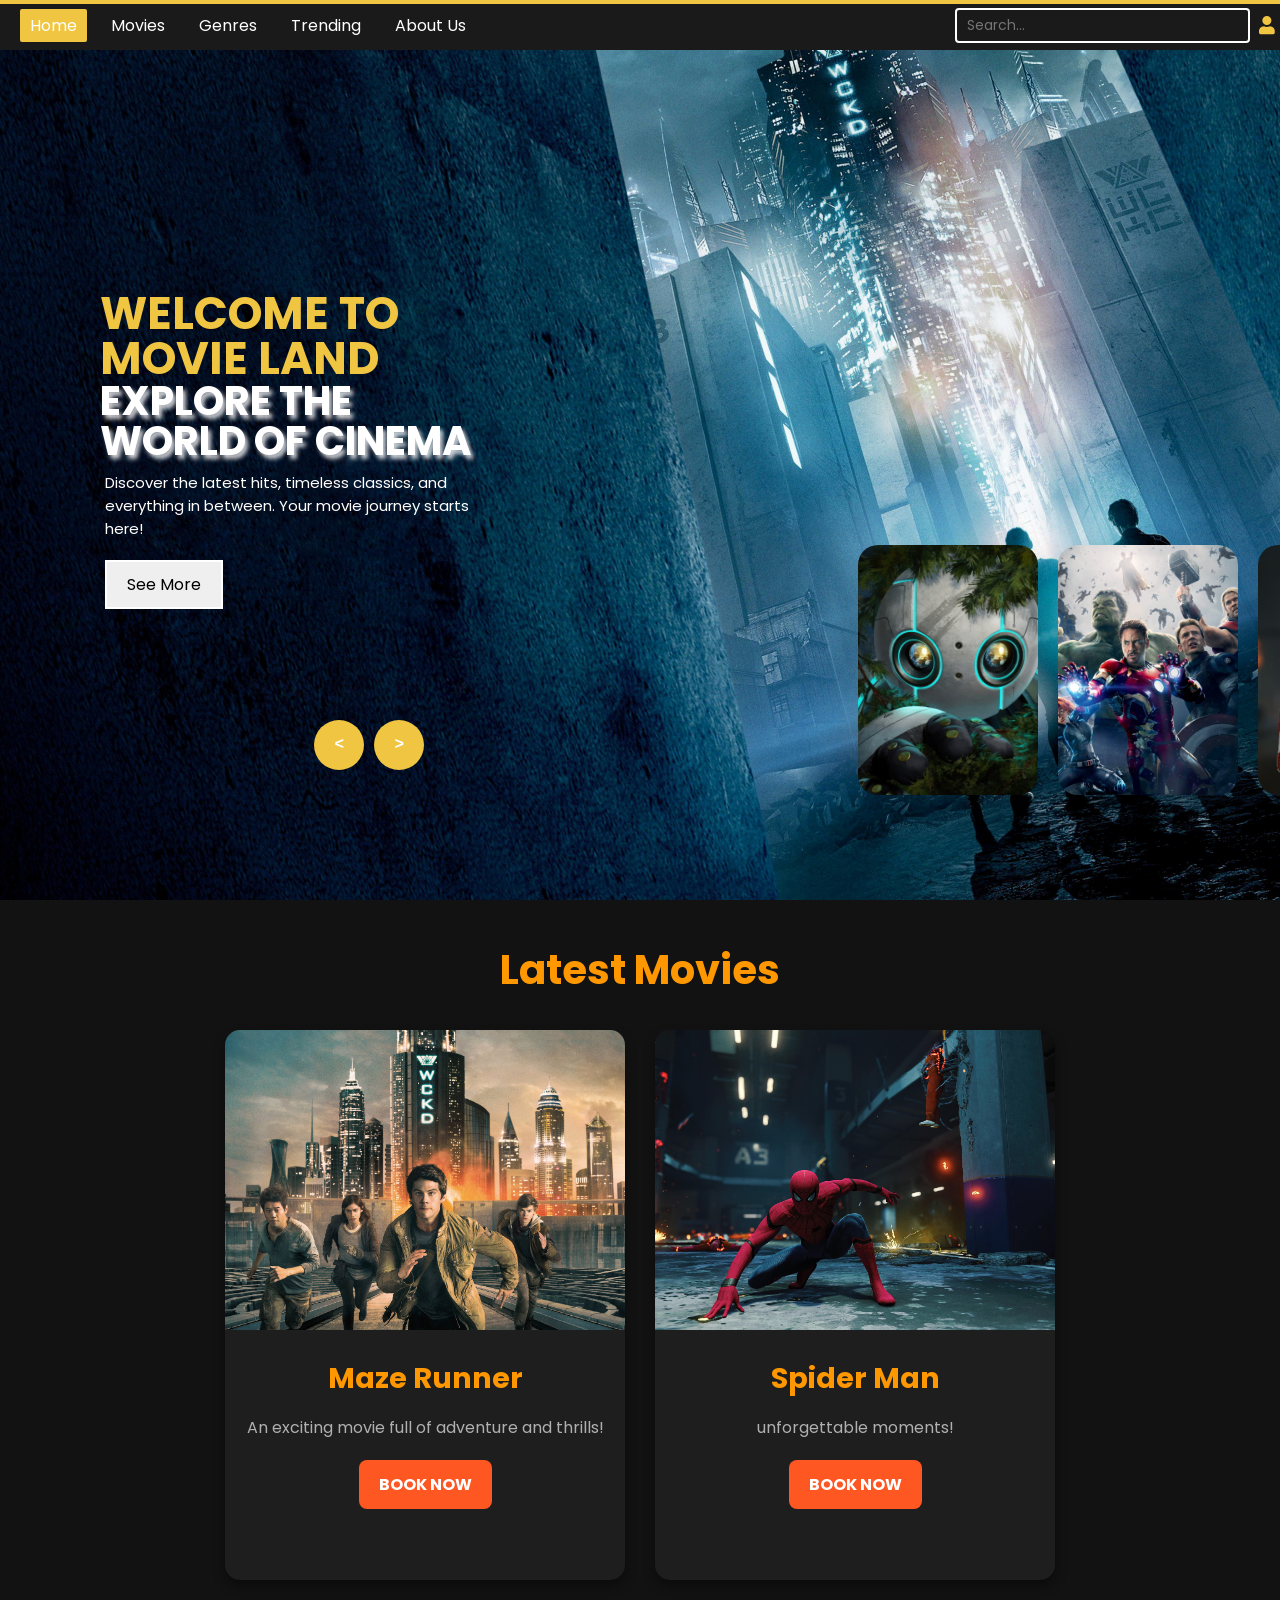
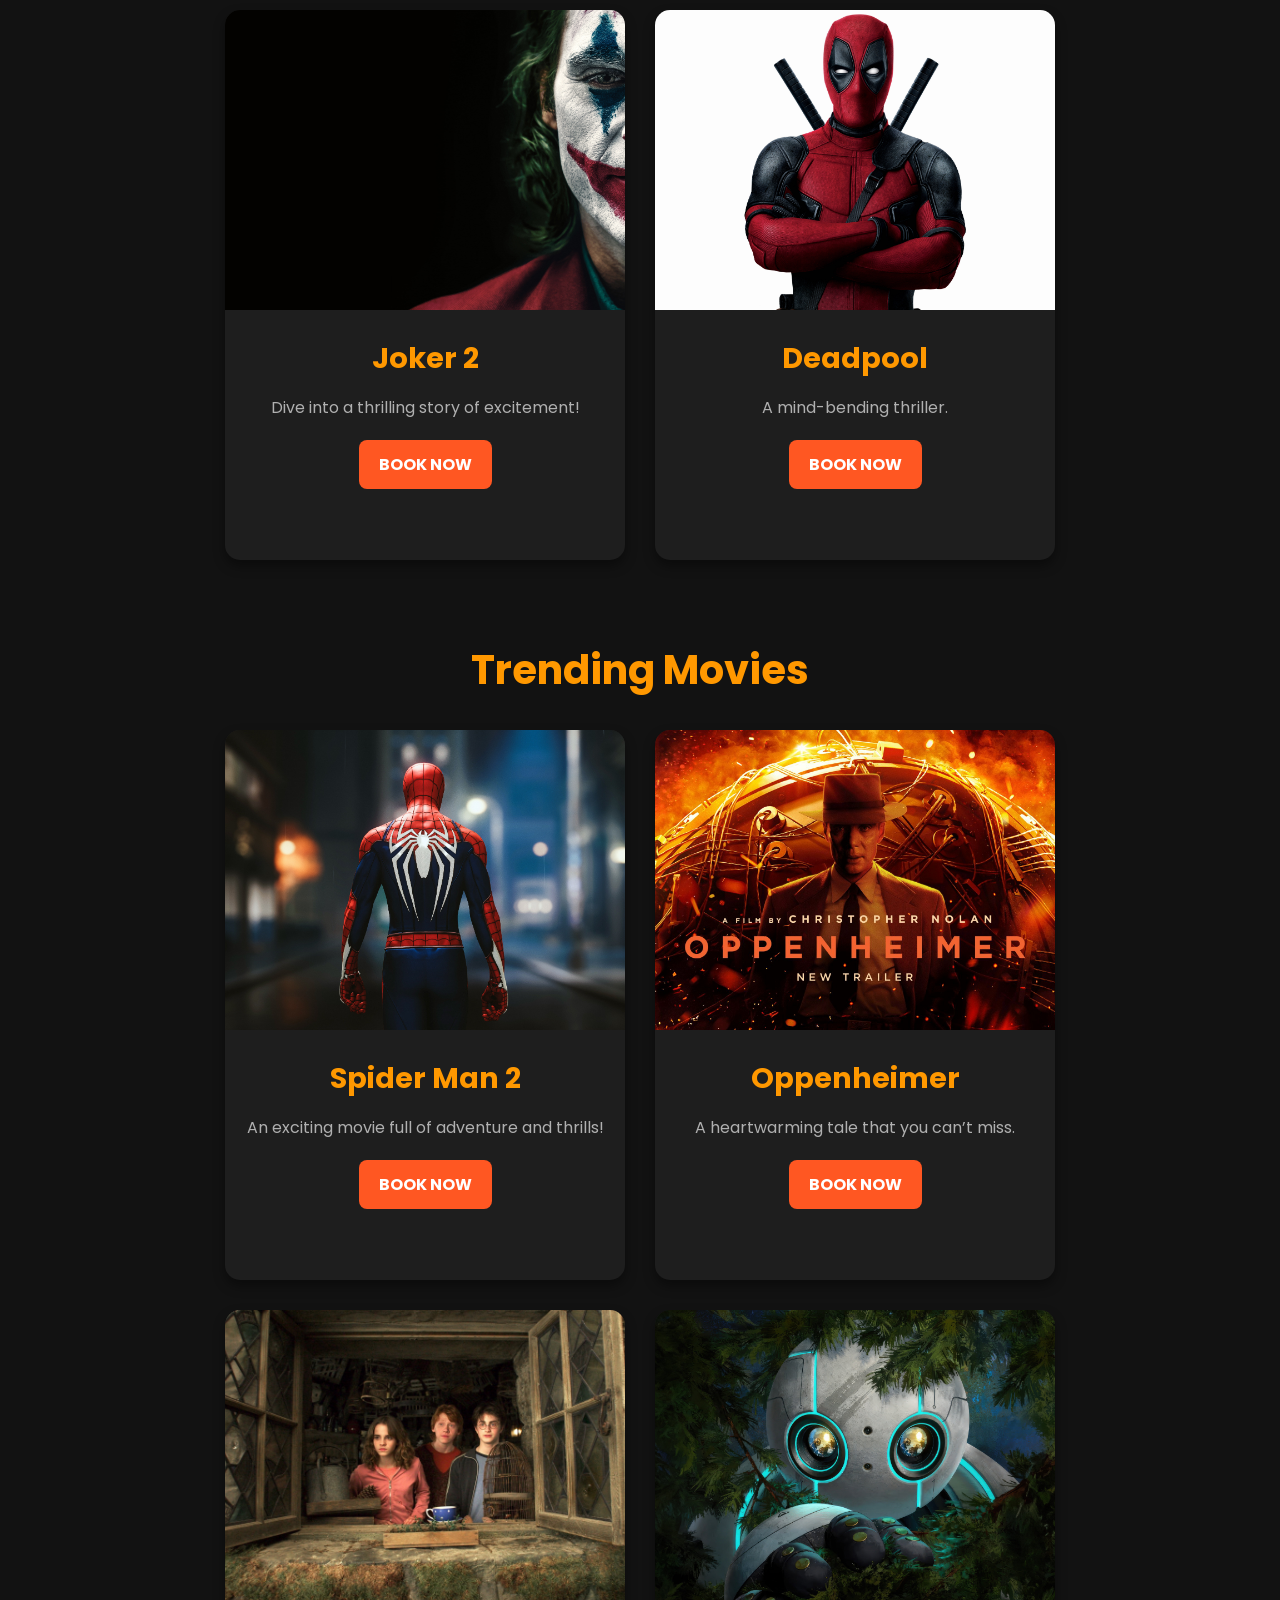
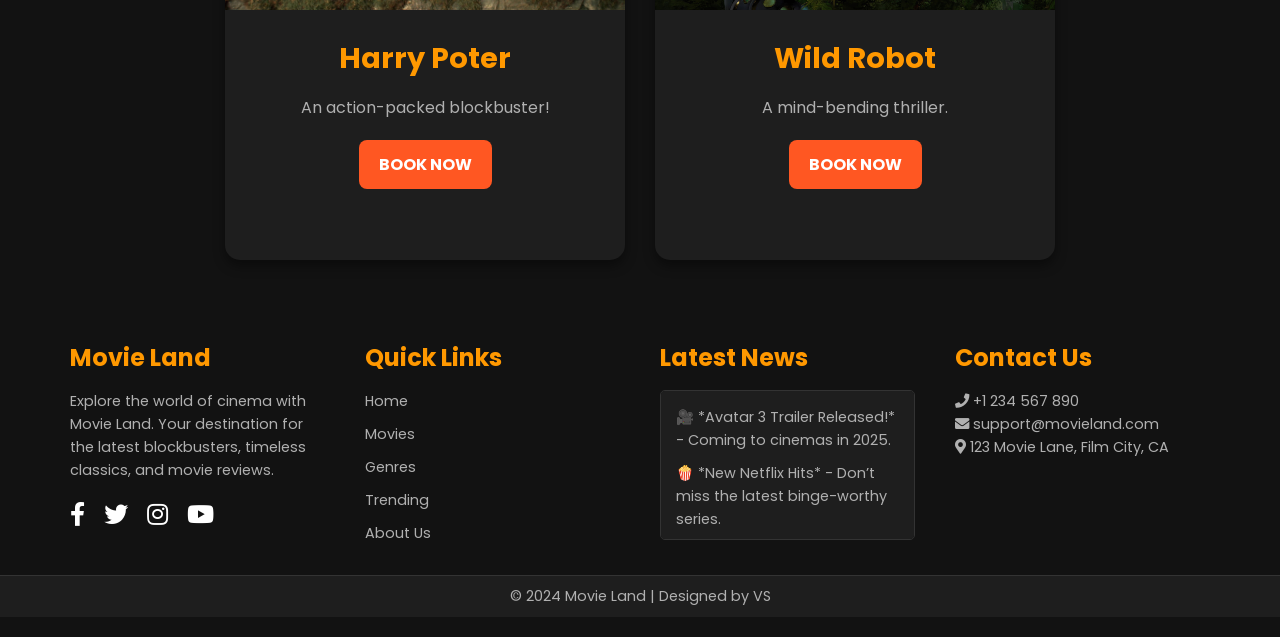
==== demo/src/main/webapp/index.html @ f3689242 "corrected home page" ====
<!DOCTYPE html>
<html lang="en">
<head>
    <meta charset="UTF-8">
    <meta name="viewport" content="width=device-width, initial-scale=1.0">
    <!-- title -->
    <title>Movie Land</title>
    <!-- external css link -->
    <link rel="stylesheet" href="style.css">
    <!-- font awesome cdn link -->
    <link href="https://cdnjs.cloudflare.com/ajax/libs/font-awesome/5.15.4/css/all.min.css" rel="stylesheet">
    <style>
        /* General Section Styling */
        .latest-movies {
            padding: 40px 20px;
            background-color: #121212;
            color: #fff;
            text-align: center;
        }
        .latest-movies h2 {
            font-size: 2.5rem;
            margin-bottom: 30px;
            color: #ff9800;
            position: relative;
            display: inline-block;
            cursor: pointer;
            transition: color 0.3s ease;
        }
        .latest-movies h2:hover {
            color: #ff5722;
        }
        .latest-movies h2::after {
            content: '';
            position: absolute;
            width: 0;
            height: 3px;
            bottom: -5px;
            left: 0;
            background-color: #ff5722;
            transition: width 0.3s ease;
        }
        .latest-movies h2:hover::after {
            width: 100%;
        }
        /* Cards Container */
        .movie-cards-container {
            display: flex;
            flex-wrap: wrap;
            gap: 30px;
            justify-content: center;
        }
        /* Individual Card Styling */
        .movie-card {
            background-color: #1e1e1e;
            border-radius: 15px;
            overflow: hidden;
            width: 400px;
            height: 550px;
            transition: transform 0.3s ease, box-shadow 0.3s ease;
            box-shadow: 0 6px 12px rgba(0, 0, 0, 0.4);
        }
        .movie-card:hover {
            transform: scale(1.05);
            box-shadow: 0 10px 20px rgba(0, 0, 0, 0.5);
        }
        .movie-card img {
            width: 100%;
            height: 300px;
            object-fit: cover;
        }
        /* Card Details */
        .movie-details {
            padding: 20px;
            text-align: center;
        }
        .movie-details h3 {
            font-size: 1.8rem;
            margin-bottom: 15px;
            color: #ff9800;
        }
        .movie-details p {
            font-size: 1rem;
            color: #b0b0b0;
            margin-bottom: 20px;
        }
        /* Book Now Button */
        .book-now-btn {
            display: inline-block;
            padding: 12px 20px;
            background-color: #ff5722;
            border: none;
            color: white;
            font-size: 1rem;
            font-weight: bold;
            text-transform: uppercase;
            border-radius: 8px;
            cursor: pointer;
            transition: background-color 0.3s ease, transform 0.3s ease;
        }
        .book-now-btn:hover {
            background-color: #e64a19;
            transform: translateY(-3px);
        }
        /* Responsive Design */
        @media (max-width: 992px) {
            .movie-card {
                width: 350px;
                height: 500px;
            }
        }
        @media (max-width: 768px) {
            .movie-card {
                width: 100%;
                height: auto;
            }
            .latest-movies h2 {
                font-size: 2rem;
            }
        }
        @media (max-width: 480px) {
            .movie-card img {
                height: 250px;
            }
            .movie-details h3 {
                font-size: 1.5rem;
            }
            .movie-details p {
                font-size: 0.9rem;
            }
        }
        /* Footer Social Media Icons */
        .social-icons {
            margin-top: 15px;
        }
        .social-icons a {
            color: #fff;
            font-size: 1.5rem;
            margin-right: 15px;
            transition: color 0.3s;
            text-decoration: none;
        }
        .social-icons a:hover {
            color: #ff9800;
        }
        /* Footer Styling */
        .footer {
            background: #121212;
            color: #fff;
            padding: 20px 0;
        }
        .footer-container {
            display: flex;
            flex-wrap: wrap;
            justify-content: space-between;
            padding: 0 50px;
        }
        .footer-section {
            flex: 1;
            margin: 20px;
            min-width: 250px;
        }
        .footer-section h2 {
            color: #ff9800;
            margin-bottom: 15px;
            font-size: 1.5rem;
        }
        .footer-section p,
        .footer-section ul {
            color: #b0b0b0;
            font-size: 0.9rem;
            line-height: 1.6;
        }
        .footer-section ul li {
            list-style: none;
            margin-bottom: 10px;
        }
        .footer-section ul li a {
            color: #b0b0b0;
            text-decoration: none;
            transition: color 0.3s;
        }
        .footer-section ul li a:hover {
            color: #ff9800;
        }
        /* Latest News Section */
        .news-alert {
            background: #1e1e1e;
            padding: 15px;
            border: 1px solid #333;
            border-radius: 5px;
            max-height: 150px; /* Controls height of the news section */
            overflow-y: auto; /* Enables scrolling for longer news lists */
        }
        .news-alert p {
            color: #b0b0b0;
            font-size: 0.9rem;
            margin-bottom: 10px;
        }
        /* Footer Bottom */
        .footer-bottom {
            text-align: center;
            padding: 10px;
            background: #1e1e1e;
            color: #b0b0b0;
            font-size: 0.9rem;
            border-top: 1px solid #333;
        }
        .search-container {
            display: flex;
            align-items: center;
            margin-left: auto; /* Push the search bar to the right */
        }
        .search-input {
            padding: 5px 10px;
            font-size: 14px;
            border: 2px solid #fff;
            border-radius: 4px;
            background-color: transparent;
            color: #fff;
            margin-right: 10px;
        }
        .search-btn {
            background-color: transparent;
            border: none;
            color: #f0c541; /* Golden color for icon */
            font-size: 18px;
            cursor: pointer;
            transition: 0.3s;
        }
        .search-btn:hover {
            color: #fff;
        }
        .login-icon {
            position: absolute;
            right: 5px; /* Adjust the position */
            font-size: 18px; /* Size of the login icon */
            color: #f0c541; /* Color of the icon */
            cursor: pointer;
        }
    </style>
</head>
<body>
    <!-- navbar -->
    <header>
        <nav>
            <a href="" class="active">Home</a>
            <a href="">Movies</a>
            <a href="">Genres</a>
            <a href="">Trending</a>
            <a href="">About Us</a>
        </nav>
        <div class="search-container">
            <input type="text" placeholder="Search..." class="search-input">

            <i class="fas fa-user login-icon"></i>
        </div>
    </header>

    <!-- carousal -->
    <div class="carousel">
        <div class="list">
            <div class="item" style="background-image: url(Assets/deadpool1.jpg);">
                <div class="content">
                    <div class="title">Welcome to Movie Land</div>
                    <div class="name">Explore the World of Cinema</div>
                    <div class="des">Discover the latest hits, timeless classics, and everything in between. Your movie journey starts here!</div>
                    <div class="btn">
                        <button>See More</button>
                    </div>
                </div>
            </div>

            <div class="item" style="background-image: url(Assets/maze_runner.jpg);">
                <div class="content">
                    <div class="title">Welcome to Movie Land</div>
                    <div class="name">Explore the World of Cinema</div>
                    <div class="des">Discover the latest hits, timeless classics, and everything in between. Your movie journey starts here!</div>
                    <div class="btn">
                        <button>See More</button>

                    </div>
                </div>
            </div>

            <div class="item" style="background-image: url(Assets/wildrobot.jpg);">
                <div class="content">
                    <div class="title">Welcome to Movie Land</div>
                    <div class="name">Explore the World of Cinema</div>
                    <div class="des">Discover the latest hits, timeless classics, and everything in between. Your movie journey starts here!</div>
                    <div class="btn">
                        <button>See More</button>

                    </div>
                </div>
            </div>

            <div class="item" style="background-image: url(Assets/image11.jpg);">
                <div class="content">
                    <div class="title">Welcome to Movie Land</div>
                    <div class="name">Explore the World of Cinema</div>
                    <div class="des">Discover the latest hits, timeless classics, and everything in between. Your movie journey starts here!</div>
                    <div class="btn">
                        <button>See More</button>

                    </div>
                </div>
            </div>

            <div class="item" style="background-image: url(Assets/spider.jpg);">
                <div class="content">
                    <div class="title">Welcome to Movie Land</div>
                    <div class="name">Explore the World of Cinema</div>
                    <div class="des">Discover the latest hits, timeless classics, and everything in between. Your movie journey starts here!</div>
                    <div class="btn">
                        <button>See More</button>

                    </div>
                </div>
            </div>

        </div>

        <!--next prev button-->
        <div class="arrows">
            <button class="prev"><</button>
            <button class="next">></button>
        </div>

        <!-- time running -->
        <div class="timeRunning"></div>
    </div>

    <!-- latest movies -->
    <section class="latest-movies">
        <h2>Latest Movies</h2>
        <div class="movie-cards-container">
            <!-- Card 1 -->
            <div class="movie-card">
                <img src="Assets/image1.jpg" alt="Movie 1">
                <div class="movie-details">
                    <h3>Maze Runner</h3>
                    <p>An exciting movie full of adventure and thrills!</p>
                    <button class="book-now-btn">Book Now</button>
                </div>
            </div>

            <!-- Card 2 -->
            <div class="movie-card">
                <img src="Assets/image2.jpg" alt="Movie 2">
                <div class="movie-details">
                    <h3>Spider Man</h3>
                    <p>unforgettable moments!</p>
                    <button class="book-now-btn">Book Now</button>
                </div>
            </div>

            <!-- Card 3 -->
            <div class="movie-card">
                <img src="Assets/image3.jpg" alt="Movie 3">
                <div class="movie-details">
                    <h3>Joker 2</h3>
                    <p>Dive into a thrilling story of excitement!</p>
                    <button class="book-now-btn">Book Now</button>
                </div>
            </div>

            <!-- Card 4 -->
            <div class="movie-card">
                <img src="Assets/image4.jpg" alt="Movie 4">
                <div class="movie-details">
                    <h3>Deadpool</h3>
                    <p>A mind-bending thriller.</p>
                    <button class="book-now-btn">Book Now</button>
                </div>
            </div>
        </div>
    </section>

    <!-- trending movies -->
    <section class="latest-movies">
        <h2>Trending Movies</h2>
        <div class="movie-cards-container">
            <!-- Card 1 -->
            <div class="movie-card">
                <img src="Assets/spider.jpg" alt="Movie 1">
                <div class="movie-details">
                    <h3>Spider Man 2</h3>
                    <p>An exciting movie full of adventure and thrills!</p>
                    <button class="book-now-btn">Book Now</button>
                </div>
            </div>

            <!-- Card 2 -->
            <div class="movie-card">
                <img src="Assets/oppen.jpeg" alt="Movie 2">
                <div class="movie-details">
                    <h3>Oppenheimer</h3>
                    <p>A heartwarming tale that you can’t miss.</p>
                    <button class="book-now-btn">Book Now</button>
                </div>
            </div>

            <!-- Card 3 -->
            <div class="movie-card">
                <img src="Assets/harry.jpg" alt="Movie 3">
                <div class="movie-details">
                    <h3>Harry Poter</h3>
                    <p>An action-packed blockbuster!</p>
                    <button class="book-now-btn">Book Now</button>
                </div>
            </div>

            <!-- Card 4 -->
            <div class="movie-card">
                <img src="Assets/wildrobot.jpg" alt="Movie 4">
                <div class="movie-details">
                    <h3>Wild Robot</h3>
                    <p>A mind-bending thriller.</p>
                    <button class="book-now-btn">Book Now</button>
                </div>
            </div>
        </div>
    </section>

    <!-- footer -->
    <footer class="footer">
        <div class="footer-container">
            <!-- Logo and About -->
            <div class="footer-section about">
                <h2>Movie Land</h2>
                <p>
                    Explore the world of cinema with Movie Land. Your destination for the latest blockbusters, timeless classics, and movie reviews.
                </p>
                <div class="social-icons">
                    <a href="#"><i class="fab fa-facebook-f"></i></a>
                    <a href="#"><i class="fab fa-twitter"></i></a>
                    <a href="#"><i class="fab fa-instagram"></i></a>
                    <a href="#"><i class="fab fa-youtube"></i></a>
                </div>
            </div>

            <!-- Quick Links -->
            <div class="footer-section links">
                <h2>Quick Links</h2>
                <ul>
                    <li><a href="#">Home</a></li>
                    <li><a href="#">Movies</a></li>
                    <li><a href="#">Genres</a></li>
                    <li><a href="#">Trending</a></li>
                    <li><a href="#">About Us</a></li>
                </ul>
            </div>

            <!-- Latest News -->
            <div class="footer-section news">
                <h2>Latest News</h2>
                <div class="news-alert">
                    <p>🎥 *Avatar 3 Trailer Released!* - Coming to cinemas in 2025.</p>
                    <p>🍿 *New Netflix Hits* - Don’t miss the latest binge-worthy series.</p>
                    <p>🎬 *Oscars 2024 Nominations* - Check out the top contenders!</p>
                </div>
            </div>

            <!-- Contact Info -->
            <div class="footer-section contact">
                <h2>Contact Us</h2>
                <p><i class="fas fa-phone"></i> +1 234 567 890</p>
                <p><i class="fas fa-envelope"></i> support@movieland.com</p>
                <p><i class="fas fa-map-marker-alt"></i> 123 Movie Lane, Film City, CA</p>
            </div>
        </div>
        <div class="footer-bottom">
            <p>&copy; 2024 Movie Land | Designed by VS</p>
        </div>
    </footer>

<!-- carousal script -->
<script src="script.js"></script>

</body>
</html>
---- demo/src/main/webapp/style.css ----
@import url('https://fonts.googleapis.com/css2?family=Poppins:ital,wght@0,100;0,200;0,300;0,400;0,500;0,600;0,700;0,800;0,900;1,100;1,200;1,300;1,400;1,500;1,600;1,700;1,800;1,900&display=swap');

* {
    margin: 0;
    padding: 0;
    box-sizing: border-box;
    font-family: 'Poppins', sans-serif;
}

/* Header Section */

header {
    width: 100%;
    max-width: 100%;
    height: 50px;
    display: flex;
    align-items: center;
    justify-content: space-between;
    padding: 0 20px;
    background-color: #1a1a1a;
    position: relative;
    z-index: 1000;
}







header nav a {
    color: #fff; /* Golden color for navigation links */
    padding: 5px 10px;
    font-size: 16px;
    transition: 0.2s;
    text-decoration: none;
    margin-right: 10px; /* Spacing between navigation links */
}

a.active {
    background: #f0c541; /* Golden highlight for active link */
    border-radius: 2px;
}

a:hover {
    background: #f0c541; /* Golden highlight on hover */
    border-radius: 2px;
}

/* Carousel Section */

.carousel {
    width: 100vw;
    height: 100vh;
    margin-top: -50px;
    overflow: hidden;
    position: relative;
}

.carousel .list .item {
    width: 180px;
    height: 250px;
    position: absolute;
    top: 80%;
    transform: translateY(-70%);
    left: 70%;
    border-radius: 20px;
    box-shadow: 0 25px 50px rgba(0, 0, 0, 0.3);
    background-position: 50% 50%;
    background-size: cover;
    z-index: 100;
    transition: 1s;
}

.carousel .list .item:nth-child(1),
.carousel .list .item:nth-child(2) {
    top: 0;
    left: 0;
    transform: translate(0, 0);
    border-radius: 0;
    width: 100%;
    height: 100%;
}

.carousel .list .item:nth-child(3) {
    left: 67%;
}

.carousel .list .item:nth-child(4) {
    left: calc(67% + 200px);
}

.carousel .list .item:nth-child(5) {
    left: calc(67% + 400px);
}

.carousel .list .item:nth-child(6) {
    left: calc(67% + 600px);
}

.carousel .list .item:nth-child(n+7) {
    left: calc(67% + 800px);
    opacity: 0;
}

.list .item .content {
    position: absolute;
    top: 50%;
    left: 100px;
    transform: translateY(-50%);
    width: 400px;
    text-align: left;
    color: #fff;
    display: none;
}

.list .item:nth-child(2) .content {
    display: block;
}

.content .title {
    font-size: 45px;
    text-transform: uppercase;
    color: #f0c541; /* Golden color for title */
    font-weight: bold;
    line-height: 1;

    opacity: 0;
    animation: animate 1s ease-in-out 0.3s 1 forwards;
}

.content .name {
    font-size: 40px;
    text-transform: uppercase;
    font-weight: bold;
    line-height: 1;
    text-shadow: 3px 4px 4px rgba(255, 255, 255, 0.8);

    opacity: 0;
    animation: animate 1s ease-in-out 0.6s 1 forwards;
}

.content .des {
    margin-top: 10px;
    margin-bottom: 20px;
    font-size: 15px;
    margin-left: 5px;

    opacity: 0;
    animation: animate 1s ease-in-out 0.9s 1 forwards;
}

.content .btn {
    margin-left: 5px;

    opacity: 0;
    animation: animate 1s ease-in-out 1.2s 1 forwards;
}

.content .btn button {
    padding: 10px 20px;
    border: none;
    cursor: pointer;
    font-size: 16px;
    border: 2px solid #fff;
}

.content .btn button:nth-child(1) {
    margin-right: 15px;
}

.content .btn button:nth-child(2) {
    background: transparent;
    color: #f0c541; /* Golden color for buttons */
    border: 2px solid #fff;
    transition: 0.3s;
}

.content .btn button:nth-child(2):hover {
    background-color: #f0c541; /* Golden background on hover */
    color: #fff;
    border-color: #f0c541;
}

@keyframes animate {
    from {
        opacity: 0;
        transform: translate(0, 100px);
        filter: blur(33px);
    }

    to {
        opacity: 1;
        transform: translate(0);
        filter: blur(0);
    }
}

/* Next/Prev Arrows */

.arrows {
    position: absolute;
    top: 80%;
    right: 52%;
    z-index: 100;
    width: 300px;
    max-width: 30%;
    display: flex;
    gap: 10px;
    align-items: center;
}

.arrows button {
    width: 50px;
    height: 50px;
    border-radius: 50%;
    background-color: #f0c541; /* Golden color for arrows */
    color: #fff;
    border: none;
    outline: none;
    font-size: 16px;
    font-family: monospace;
    font-weight: bold;
    transition: 0.5s;
    cursor: pointer;
}

.arrows button:hover {
    background: #fff;
    color: #000;
}

/* Time Running */

.carousel .timeRunning {
    position: absolute;
    z-index: 1000;
    width: 0%;
    height: 4px;
    background-color: #f0c541; /* Golden color for time running */
    left: 0;
    top: 0;
    animation: runningTime 7s linear 1 forwards;
}



























@keyframes runningTime {
    from {
        width: 0%;
    }
    to {
        width: 100%;
    }
}

/* Responsive Design */

@media screen and (max-width: 999px) {
    header {
        padding: 0 10px;
    }

    .list .item .content {
        left: 20px;
        width: 80%;
    }
}
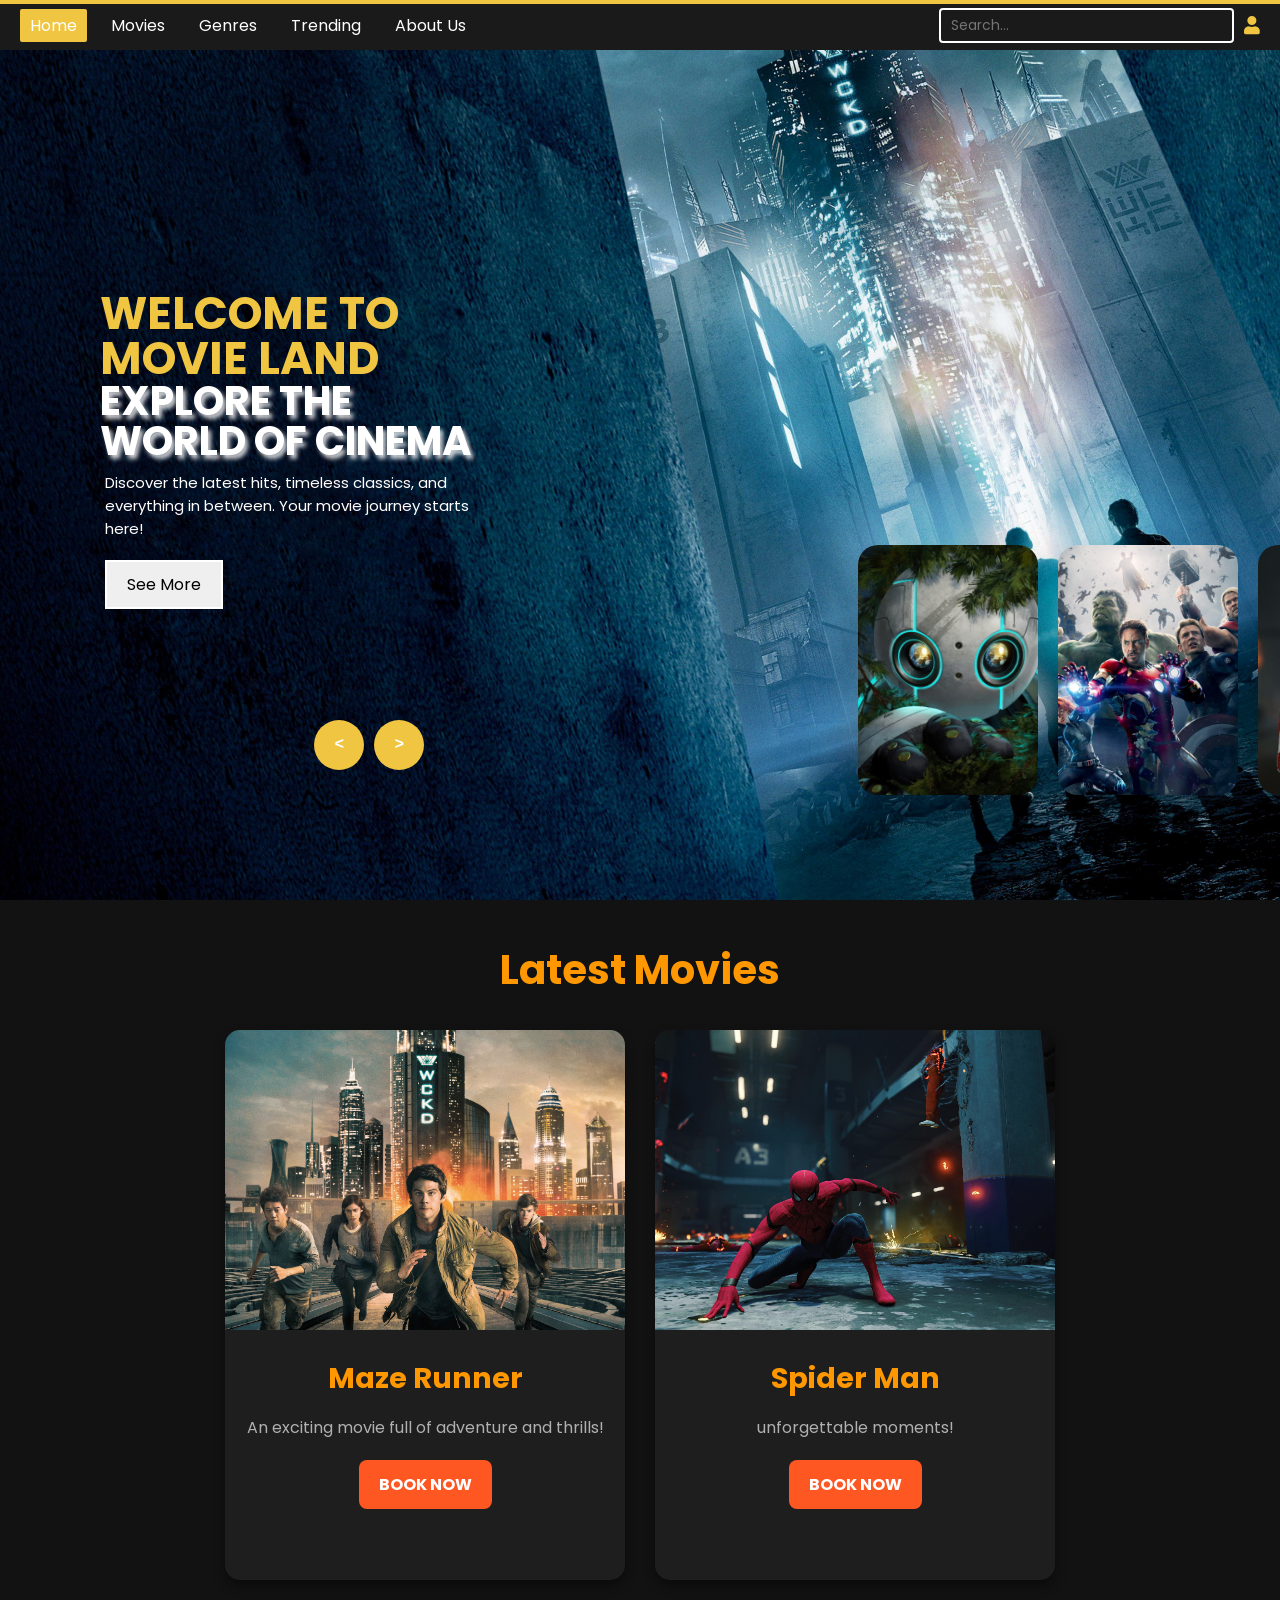
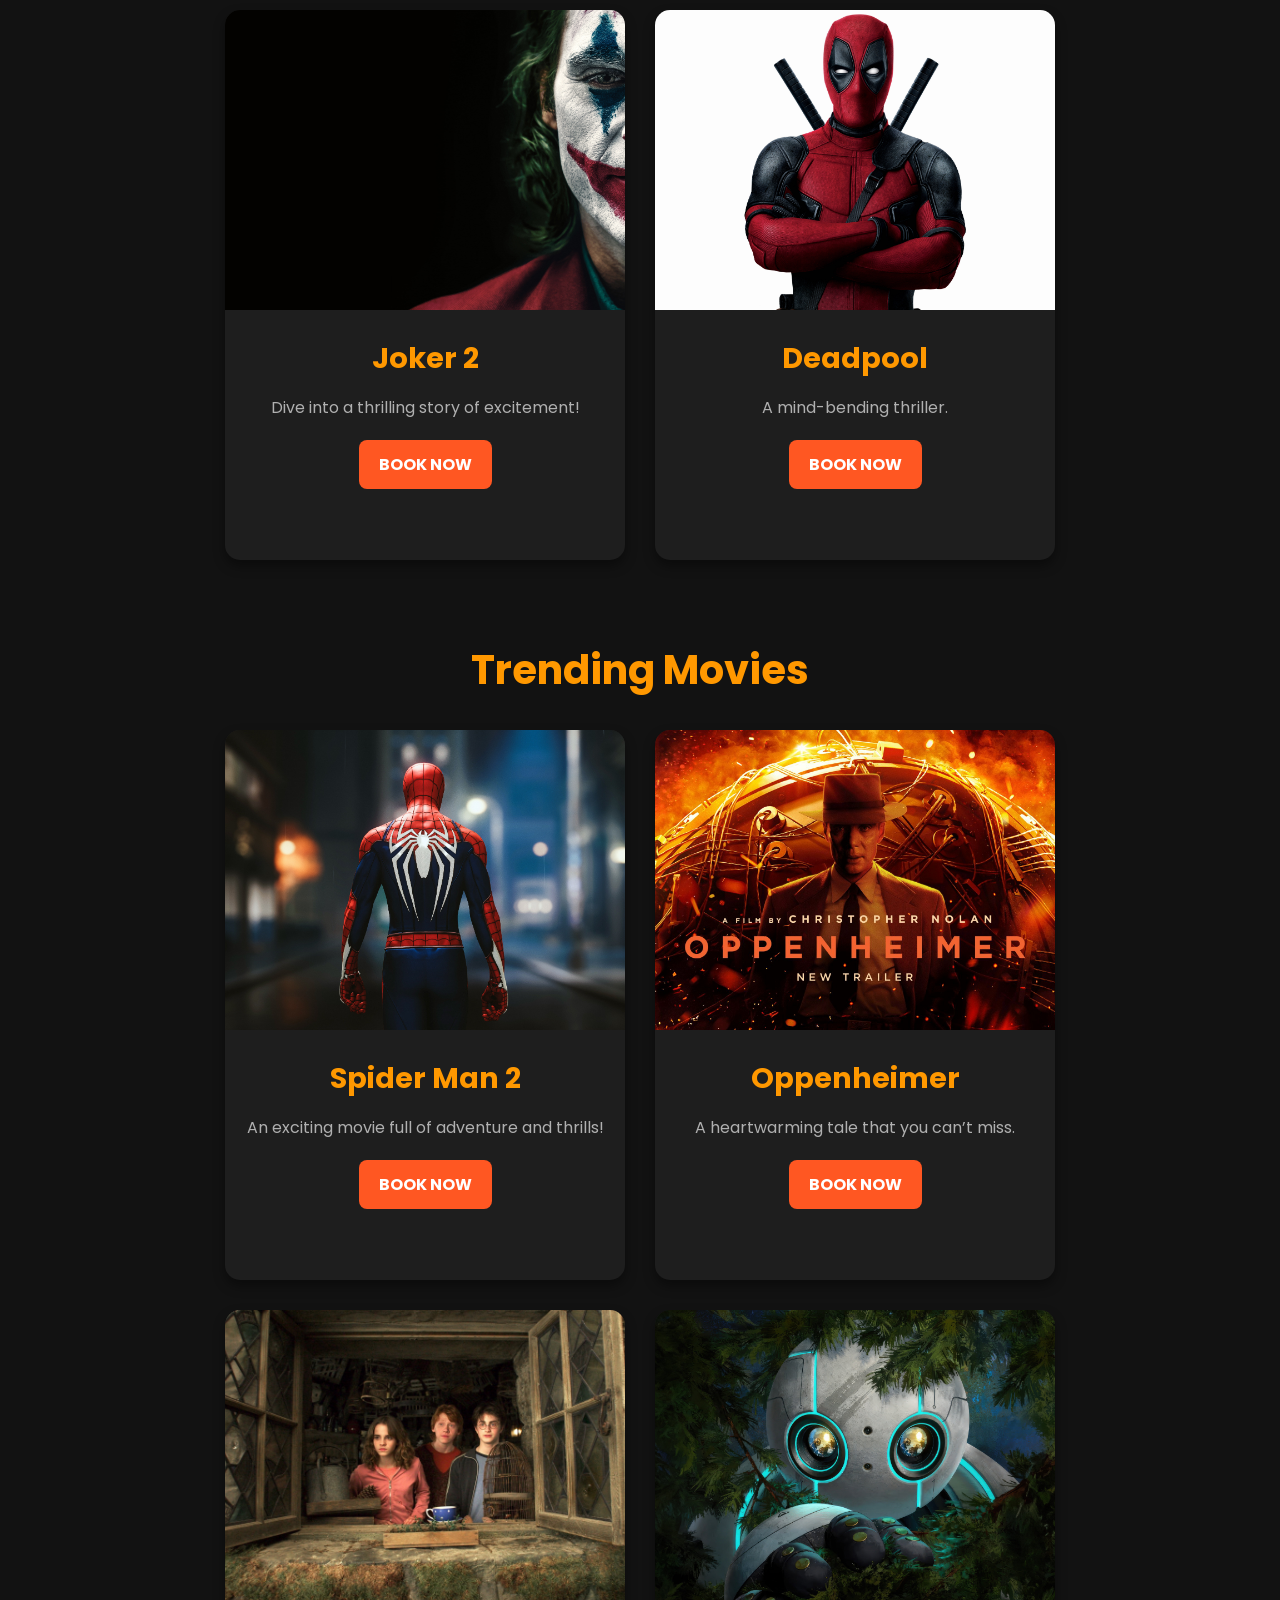
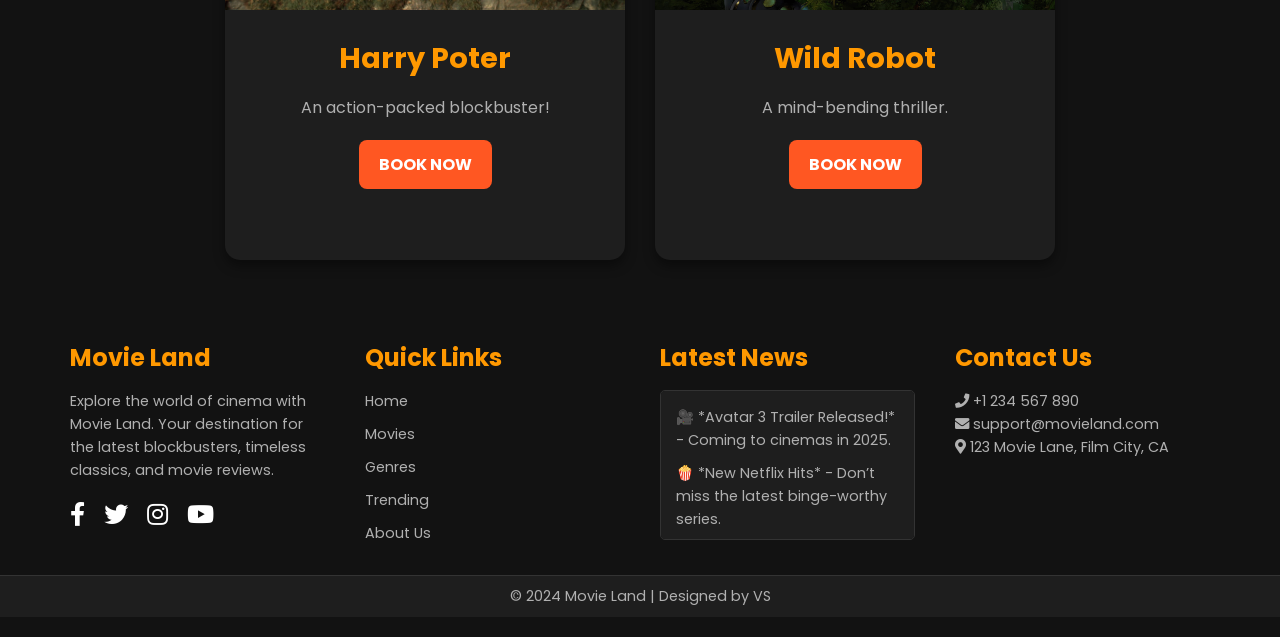
==== commit 0806010a: "nothing special" ====
--- a/demo/src/main/webapp/index.html
+++ b/demo/src/main/webapp/index.html
@@ -6,7 +6,7 @@
     <!-- title -->
     <title>Movie Land</title>
     <!-- external css link -->
-    <link rel="stylesheet" href="style.css">
+    <link rel="stylesheet" href="CSS/style.css">
     <!-- font awesome cdn link -->
     <link href="https://cdnjs.cloudflare.com/ajax/libs/font-awesome/5.15.4/css/all.min.css" rel="stylesheet">
     <style>
@@ -231,7 +231,6 @@
             color: #fff;
         }
         .login-icon {
-            position: absolute;
             right: 5px; /* Adjust the position */
             font-size: 18px; /* Size of the login icon */
             color: #f0c541; /* Color of the icon */
@@ -244,10 +243,10 @@
     <header>
         <nav>
             <a href="" class="active">Home</a>
-            <a href="">Movies</a>
+            <a href="movie.jsp">Movies</a>
             <a href="">Genres</a>
             <a href="">Trending</a>
-            <a href="">About Us</a>
+            <a href="aboutus.jsp">About Us</a>
         </nav>
         <div class="search-container">
             <input type="text" placeholder="Search..." class="search-input">
--- a/demo/src/main/webapp/CSS/style.css
+++ b/demo/src/main/webapp/CSS/style.css
@@ -0,0 +1,219 @@
+@import url('https://fonts.googleapis.com/css2?family=Poppins:ital,wght@0,100;0,200;0,300;0,400;0,500;0,600;0,700;0,800;0,900;1,100;1,200;1,300;1,400;1,500;1,600;1,700;1,800;1,900&display=swap');
+* {
+    margin: 0;
+    padding: 0;
+    box-sizing: border-box;
+    font-family: 'Poppins', sans-serif;
+}
+/* Header Section */
+header {
+    width: 100%;
+    max-width: 100%;
+    height: 50px;
+    display: flex;
+    align-items: center;
+    justify-content: space-between;
+    padding: 0 20px;
+    background-color: #1a1a1a;
+    position: relative;
+    z-index: 1000;
+}
+header nav a {
+    color: #fff; /* Golden color for navigation links */
+    padding: 5px 10px;
+    font-size: 16px;
+    transition: 0.2s;
+    text-decoration: none;
+    margin-right: 10px; /* Spacing between navigation links */
+}
+a.active {
+    background: #f0c541; /* Golden highlight for active link */
+    border-radius: 2px;
+}
+a:hover {
+    background: #f0c541; /* Golden highlight on hover */
+    border-radius: 2px;
+}
+/* Carousel Section */
+.carousel {
+    width: 100vw;
+    height: 100vh;
+    margin-top: -50px;
+    overflow: hidden;
+    position: relative;
+}
+.carousel .list .item {
+    width: 180px;
+    height: 250px;
+    position: absolute;
+    top: 80%;
+    transform: translateY(-70%);
+    left: 70%;
+    border-radius: 20px;
+    box-shadow: 0 25px 50px rgba(0, 0, 0, 0.3);
+    background-position: 50% 50%;
+    background-size: cover;
+    z-index: 100;
+    transition: 1s;
+}
+.carousel .list .item:nth-child(1),
+.carousel .list .item:nth-child(2) {
+    top: 0;
+    left: 0;
+    transform: translate(0, 0);
+    border-radius: 0;
+    width: 100%;
+    height: 100%;
+}
+.carousel .list .item:nth-child(3) {
+    left: 67%;
+}
+.carousel .list .item:nth-child(4) {
+    left: calc(67% + 200px);
+}
+.carousel .list .item:nth-child(5) {
+    left: calc(67% + 400px);
+}
+.carousel .list .item:nth-child(6) {
+    left: calc(67% + 600px);
+}
+.carousel .list .item:nth-child(n+7) {
+    left: calc(67% + 800px);
+    opacity: 0;
+}
+.list .item .content {
+    position: absolute;
+    top: 50%;
+    left: 100px;
+    transform: translateY(-50%);
+    width: 400px;
+    text-align: left;
+    color: #fff;
+    display: none;
+}
+.list .item:nth-child(2) .content {
+    display: block;
+}
+.content .title {
+    font-size: 45px;
+    text-transform: uppercase;
+    color: #f0c541; /* Golden color for title */
+    font-weight: bold;
+    line-height: 1;
+    opacity: 0;
+    animation: animate 1s ease-in-out 0.3s 1 forwards;
+}
+.content .name {
+    font-size: 40px;
+    text-transform: uppercase;
+    font-weight: bold;
+    line-height: 1;
+    text-shadow: 3px 4px 4px rgba(255, 255, 255, 0.8);
+    opacity: 0;
+    animation: animate 1s ease-in-out 0.6s 1 forwards;
+}
+.content .des {
+    margin-top: 10px;
+    margin-bottom: 20px;
+    font-size: 15px;
+    margin-left: 5px;
+    opacity: 0;
+    animation: animate 1s ease-in-out 0.9s 1 forwards;
+}
+.content .btn {
+    margin-left: 5px;
+    opacity: 0;
+    animation: animate 1s ease-in-out 1.2s 1 forwards;
+}
+.content .btn button {
+    padding: 10px 20px;
+    border: none;
+    cursor: pointer;
+    font-size: 16px;
+    border: 2px solid #fff;
+}
+.content .btn button:nth-child(1) {
+    margin-right: 15px;
+}
+.content .btn button:nth-child(2) {
+    background: transparent;
+    color: #f0c541; /* Golden color for buttons */
+    border: 2px solid #fff;
+    transition: 0.3s;
+}
+.content .btn button:nth-child(2):hover {
+    background-color: #f0c541; /* Golden background on hover */
+    color: #fff;
+    border-color: #f0c541;
+}
+@keyframes animate {
+    from {
+        opacity: 0;
+        transform: translate(0, 100px);
+        filter: blur(33px);
+    }
+    to {
+        opacity: 1;
+        transform: translate(0);
+        filter: blur(0);
+    }
+}
+/* Next/Prev Arrows */
+.arrows {
+    position: absolute;
+    top: 80%;
+    right: 52%;
+    z-index: 100;
+    width: 300px;
+    max-width: 30%;
+    display: flex;
+    gap: 10px;
+    align-items: center;
+}
+.arrows button {
+    width: 50px;
+    height: 50px;
+    border-radius: 50%;
+    background-color: #f0c541; /* Golden color for arrows */
+    color: #fff;
+    border: none;
+    outline: none;
+    font-size: 16px;
+    font-family: monospace;
+    font-weight: bold;
+    transition: 0.5s;
+    cursor: pointer;
+}
+.arrows button:hover {
+    background: #fff;
+    color: #000;
+}
+/* Time Running */
+.carousel .timeRunning {
+    position: absolute;
+    z-index: 1000;
+    width: 0%;
+    height: 4px;
+    background-color: #f0c541; /* Golden color for time running */
+    left: 0;
+    top: 0;
+    animation: runningTime 7s linear 1 forwards;
+}
+@keyframes runningTime {
+    from {
+        width: 0%;
+    }
+    to {
+        width: 100%;
+    }
+}
+/* Responsive Design */
+@media screen and (max-width: 999px) {
+    header {
+        padding: 0 10px;
+    }
+    .list .item .content {
+        left: 20px;
+        width: 80%;
+    }
+}
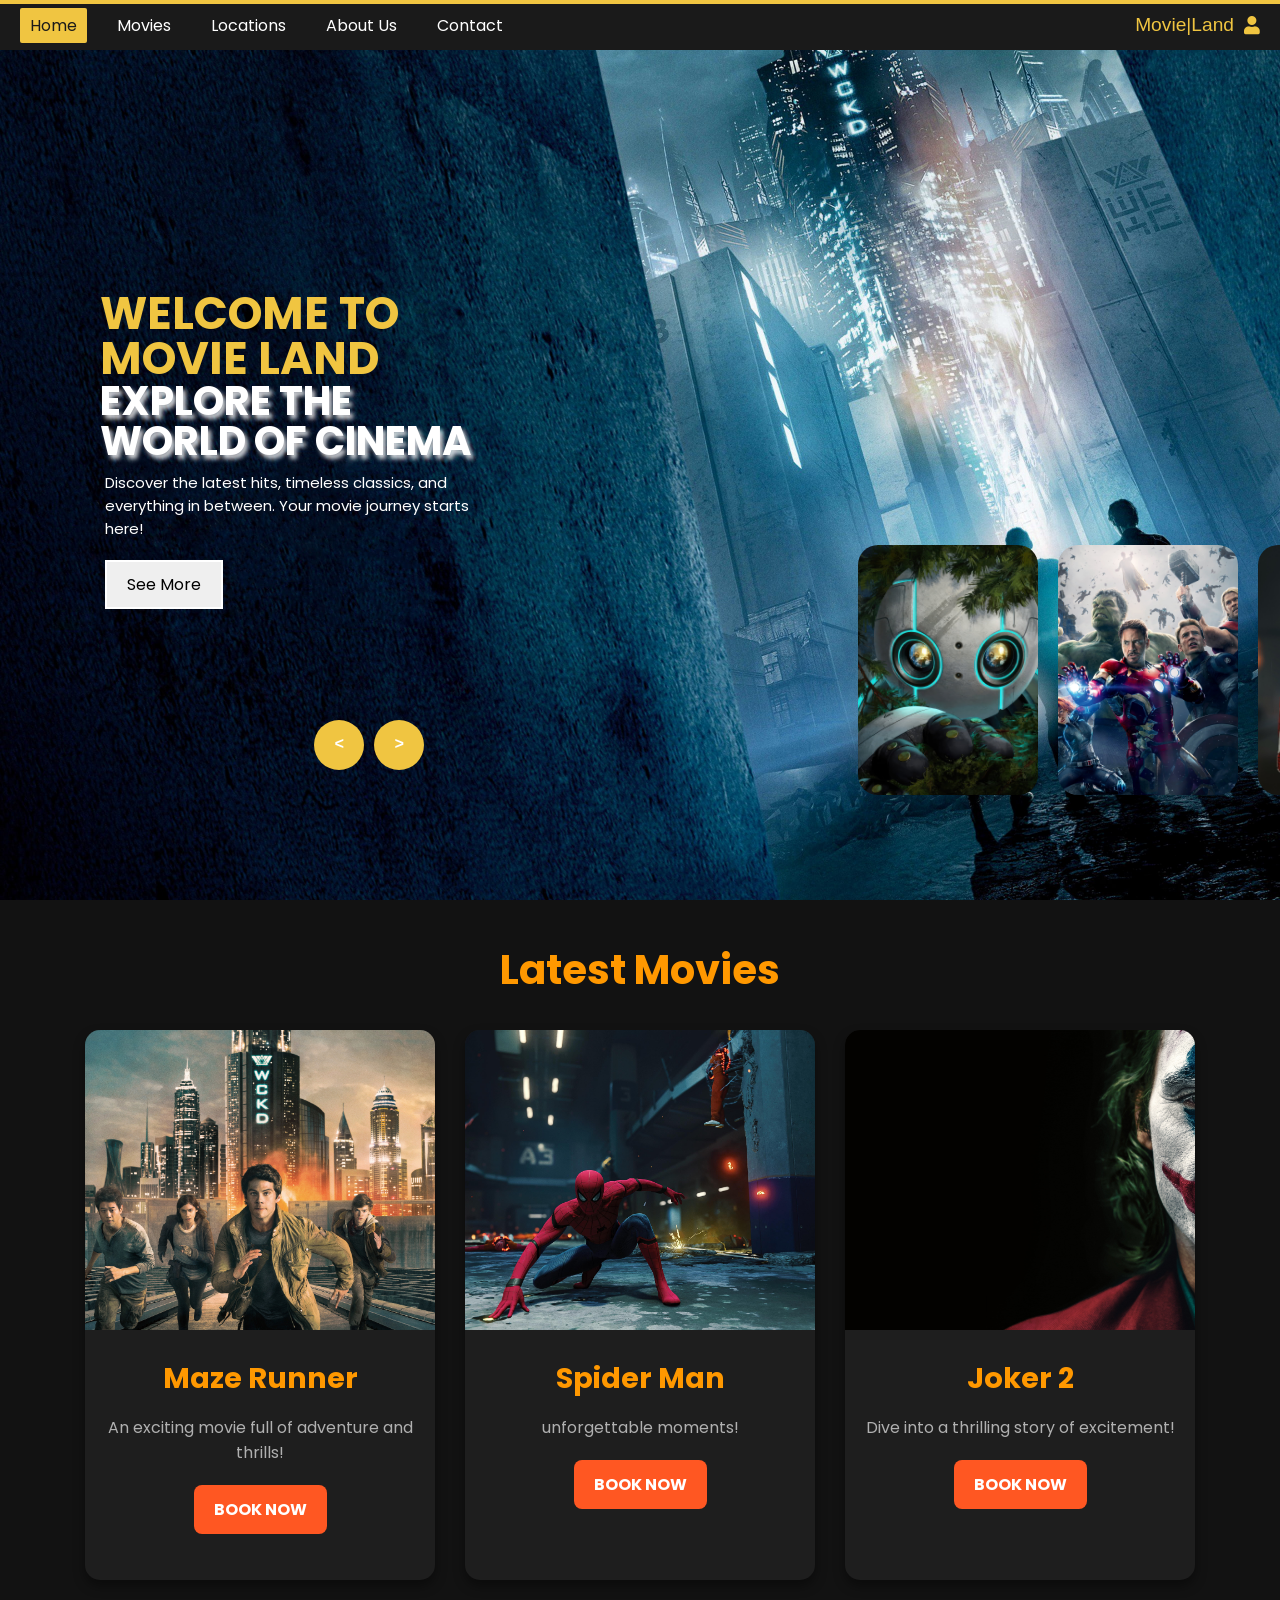
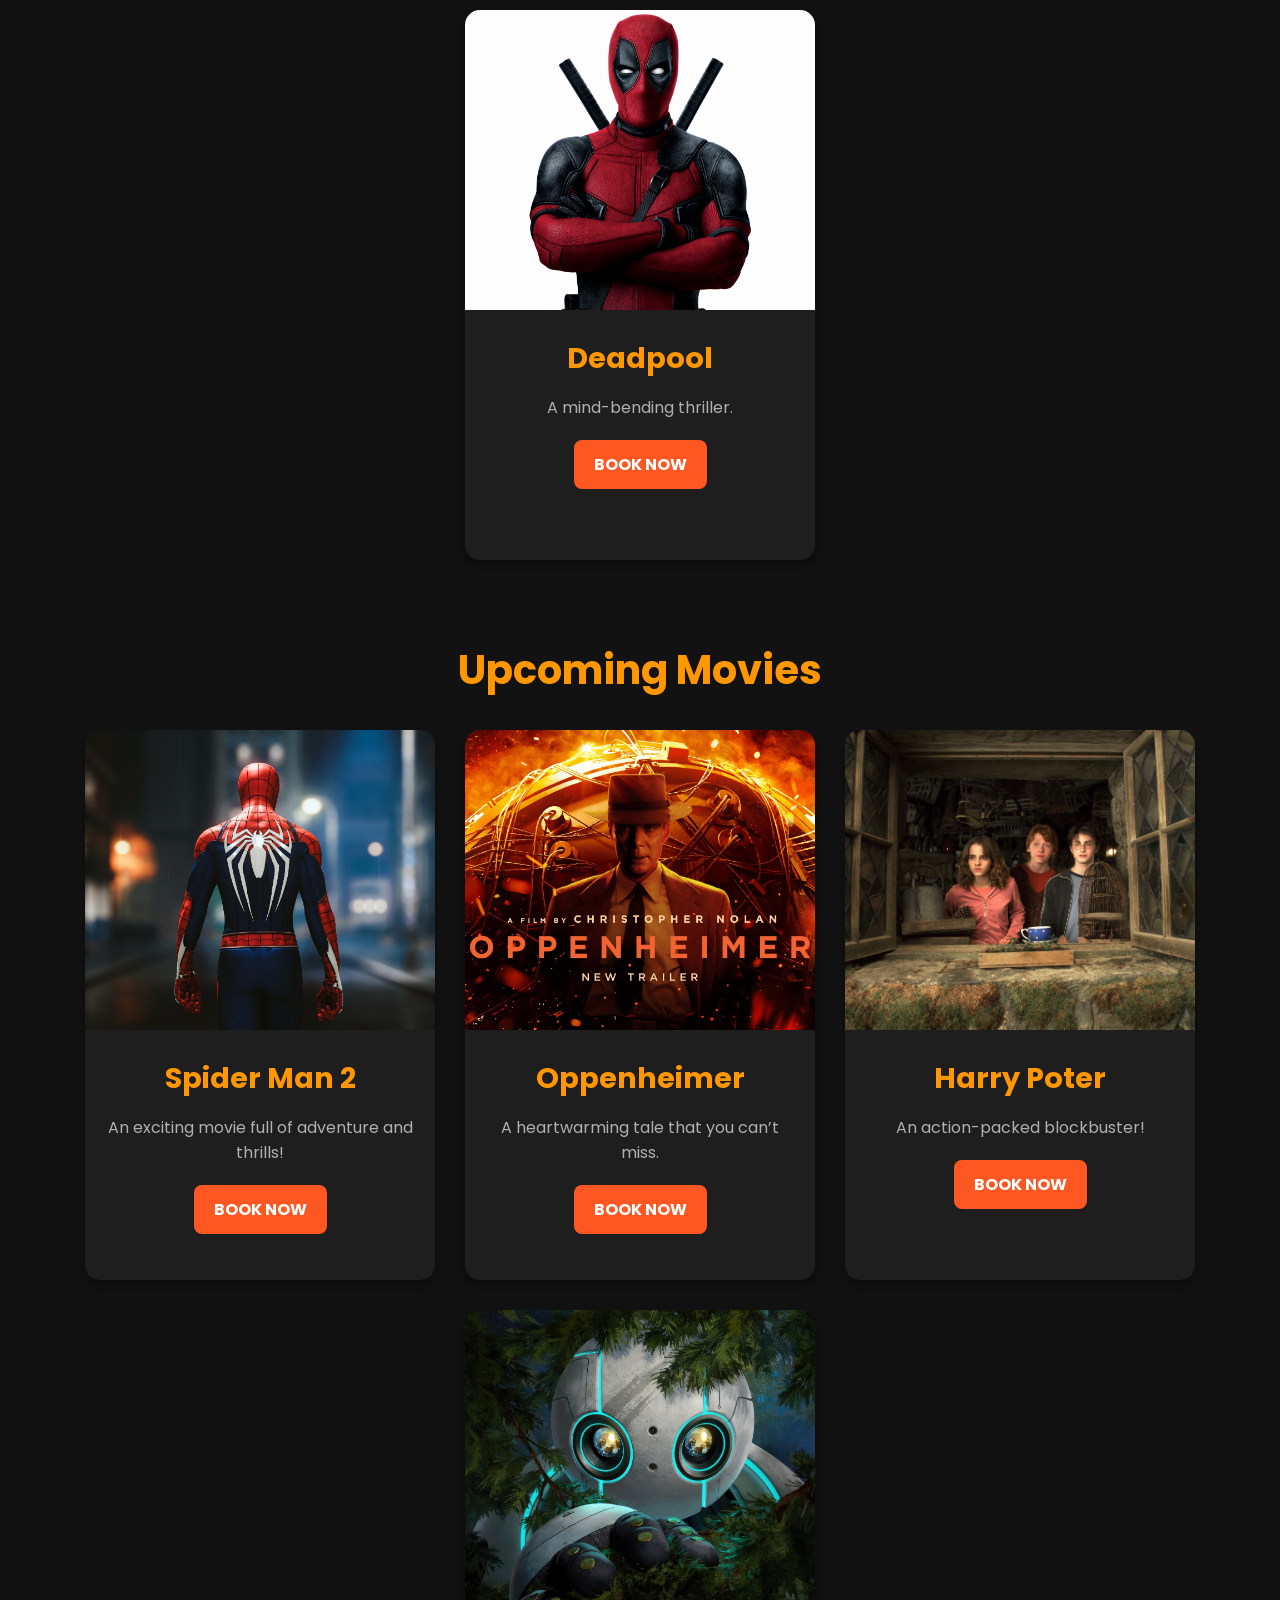
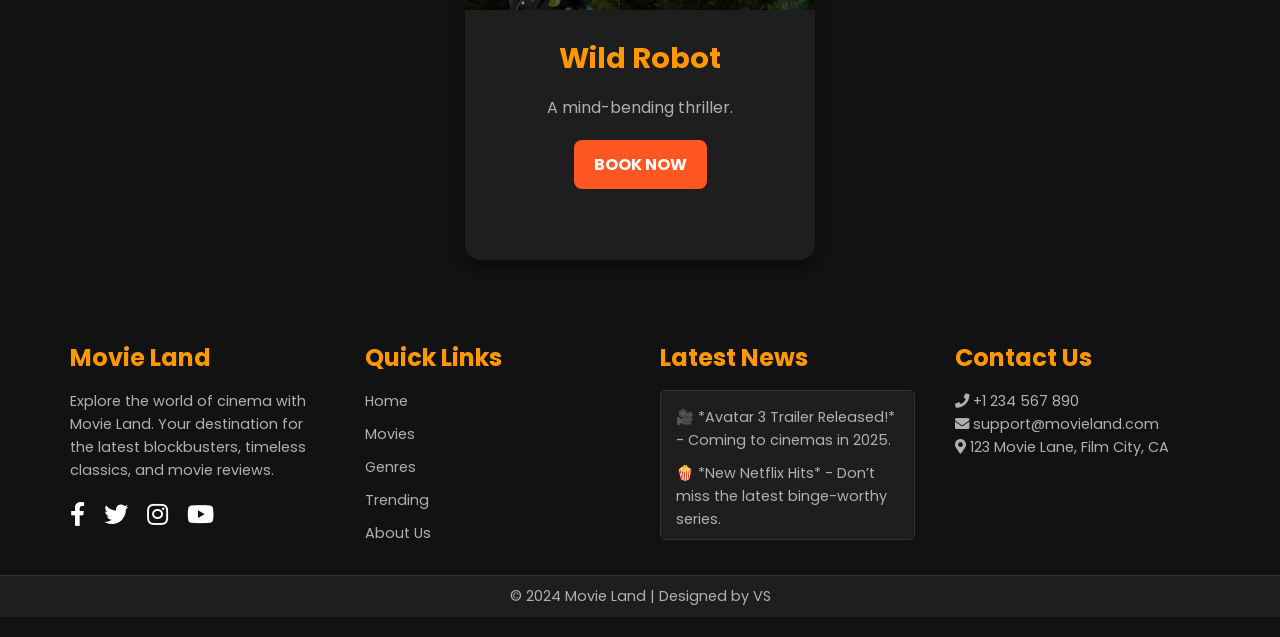
==== commit e1586fe3: "make the home page navbar responsive" ====
--- a/demo/src/main/webapp/index.html
+++ b/demo/src/main/webapp/index.html
@@ -1,7 +1,5 @@
 <!DOCTYPE html>
-<html lang="en">
 <head>
-    <meta charset="UTF-8">
     <meta name="viewport" content="width=device-width, initial-scale=1.0">
     <!-- title -->
     <title>Movie Land</title>
@@ -10,248 +8,28 @@
     <!-- font awesome cdn link -->
     <link href="https://cdnjs.cloudflare.com/ajax/libs/font-awesome/5.15.4/css/all.min.css" rel="stylesheet">
     <style>
-        /* General Section Styling */
-        .latest-movies {
-            padding: 40px 20px;
-            background-color: #121212;
-            color: #fff;
-            text-align: center;
-        }
-        .latest-movies h2 {
-            font-size: 2.5rem;
-            margin-bottom: 30px;
-            color: #ff9800;
-            position: relative;
-            display: inline-block;
-            cursor: pointer;
-            transition: color 0.3s ease;
-        }
-        .latest-movies h2:hover {
-            color: #ff5722;
-        }
-        .latest-movies h2::after {
-            content: '';
-            position: absolute;
-            width: 0;
-            height: 3px;
-            bottom: -5px;
-            left: 0;
-            background-color: #ff5722;
-            transition: width 0.3s ease;
-        }
-        .latest-movies h2:hover::after {
-            width: 100%;
-        }
-        /* Cards Container */
-        .movie-cards-container {
-            display: flex;
-            flex-wrap: wrap;
-            gap: 30px;
-            justify-content: center;
-        }
-        /* Individual Card Styling */
-        .movie-card {
-            background-color: #1e1e1e;
-            border-radius: 15px;
-            overflow: hidden;
-            width: 400px;
-            height: 550px;
-            transition: transform 0.3s ease, box-shadow 0.3s ease;
-            box-shadow: 0 6px 12px rgba(0, 0, 0, 0.4);
-        }
-        .movie-card:hover {
-            transform: scale(1.05);
-            box-shadow: 0 10px 20px rgba(0, 0, 0, 0.5);
-        }
-        .movie-card img {
-            width: 100%;
-            height: 300px;
-            object-fit: cover;
-        }
-        /* Card Details */
-        .movie-details {
-            padding: 20px;
-            text-align: center;
-        }
-        .movie-details h3 {
-            font-size: 1.8rem;
-            margin-bottom: 15px;
-            color: #ff9800;
-        }
-        .movie-details p {
-            font-size: 1rem;
-            color: #b0b0b0;
-            margin-bottom: 20px;
-        }
-        /* Book Now Button */
-        .book-now-btn {
-            display: inline-block;
-            padding: 12px 20px;
-            background-color: #ff5722;
-            border: none;
-            color: white;
-            font-size: 1rem;
-            font-weight: bold;
-            text-transform: uppercase;
-            border-radius: 8px;
-            cursor: pointer;
-            transition: background-color 0.3s ease, transform 0.3s ease;
-        }
-        .book-now-btn:hover {
-            background-color: #e64a19;
-            transform: translateY(-3px);
-        }
-        /* Responsive Design */
-        @media (max-width: 992px) {
-            .movie-card {
-                width: 350px;
-                height: 500px;
-            }
-        }
-        @media (max-width: 768px) {
-            .movie-card {
-                width: 100%;
-                height: auto;
-            }
-            .latest-movies h2 {
-                font-size: 2rem;
-            }
-        }
-        @media (max-width: 480px) {
-            .movie-card img {
-                height: 250px;
-            }
-            .movie-details h3 {
-                font-size: 1.5rem;
-            }
-            .movie-details p {
-                font-size: 0.9rem;
-            }
-        }
-        /* Footer Social Media Icons */
-        .social-icons {
-            margin-top: 15px;
-        }
-        .social-icons a {
-            color: #fff;
-            font-size: 1.5rem;
-            margin-right: 15px;
-            transition: color 0.3s;
-            text-decoration: none;
-        }
-        .social-icons a:hover {
-            color: #ff9800;
-        }
-        /* Footer Styling */
-        .footer {
-            background: #121212;
-            color: #fff;
-            padding: 20px 0;
-        }
-        .footer-container {
-            display: flex;
-            flex-wrap: wrap;
-            justify-content: space-between;
-            padding: 0 50px;
-        }
-        .footer-section {
-            flex: 1;
-            margin: 20px;
-            min-width: 250px;
-        }
-        .footer-section h2 {
-            color: #ff9800;
-            margin-bottom: 15px;
-            font-size: 1.5rem;
-        }
-        .footer-section p,
-        .footer-section ul {
-            color: #b0b0b0;
-            font-size: 0.9rem;
-            line-height: 1.6;
-        }
-        .footer-section ul li {
-            list-style: none;
-            margin-bottom: 10px;
-        }
-        .footer-section ul li a {
-            color: #b0b0b0;
-            text-decoration: none;
-            transition: color 0.3s;
-        }
-        .footer-section ul li a:hover {
-            color: #ff9800;
-        }
-        /* Latest News Section */
-        .news-alert {
-            background: #1e1e1e;
-            padding: 15px;
-            border: 1px solid #333;
-            border-radius: 5px;
-            max-height: 150px; /* Controls height of the news section */
-            overflow-y: auto; /* Enables scrolling for longer news lists */
-        }
-        .news-alert p {
-            color: #b0b0b0;
-            font-size: 0.9rem;
-            margin-bottom: 10px;
-        }
-        /* Footer Bottom */
-        .footer-bottom {
-            text-align: center;
-            padding: 10px;
-            background: #1e1e1e;
-            color: #b0b0b0;
-            font-size: 0.9rem;
-            border-top: 1px solid #333;
-        }
-        .search-container {
-            display: flex;
-            align-items: center;
-            margin-left: auto; /* Push the search bar to the right */
-        }
-        .search-input {
-            padding: 5px 10px;
-            font-size: 14px;
-            border: 2px solid #fff;
-            border-radius: 4px;
-            background-color: transparent;
-            color: #fff;
-            margin-right: 10px;
-        }
-        .search-btn {
-            background-color: transparent;
-            border: none;
-            color: #f0c541; /* Golden color for icon */
-            font-size: 18px;
-            cursor: pointer;
-            transition: 0.3s;
-        }
-        .search-btn:hover {
-            color: #fff;
-        }
-        .login-icon {
-            right: 5px; /* Adjust the position */
-            font-size: 18px; /* Size of the login icon */
-            color: #f0c541; /* Color of the icon */
-            cursor: pointer;
-        }
+
     </style>
 </head>
 <body>
     <!-- navbar -->
     <header>
-        <nav>
+        <nav id="navMenu">
             <a href="" class="active">Home</a>
-            <a href="movie.jsp">Movies</a>
-            <a href="">Genres</a>
-            <a href="">Trending</a>
-            <a href="aboutus.jsp">About Us</a>
+            <a href="">Movies</a>
+            <a href="">Locations</a>
+            <a href="">About Us</a>
+            <a href="">Contact</a>
         </nav>
-        <div class="search-container">
-            <input type="text" placeholder="Search..." class="search-input">
-
+
+        <div class="logo-section">
+            <a href="#" class="logo1">Movie|Land</a>
             <i class="fas fa-user login-icon"></i>
+            <div class="hamburger" onclick="toggleMenu()">
+                <div class="bar"></div>
+                <div class="bar"></div>
+                <div class="bar"></div>
+            </div>
         </div>
     </header>
 
@@ -375,9 +153,9 @@
         </div>
     </section>
 
-    <!-- trending movies -->
+    <!-- upcoming movies -->
     <section class="latest-movies">
-        <h2>Trending Movies</h2>
+        <h2>Upcoming Movies</h2>
         <div class="movie-cards-container">
             <!-- Card 1 -->
             <div class="movie-card">
@@ -473,8 +251,17 @@
         </div>
     </footer>
 
-<!-- carousal script -->
-<script src="script.js"></script>
+    <!-- carousal script -->
+    <script src="script.js"></script>
+    <script>
+        function toggleMenu() {
+            const nav = document.getElementById('navMenu');
+            const bars = document.querySelectorAll('.bar');
+
+            // Toggle active class for navigation
+            nav.classList.toggle('active');
+        }
+    </script>
 
 </body>
 </html>
--- a/demo/src/main/webapp/CSS/style.css
+++ b/demo/src/main/webapp/CSS/style.css
@@ -4,6 +4,110 @@
     padding: 0;
     box-sizing: border-box;
     font-family: 'Poppins', sans-serif;
+}
+/*navbar css*/
+header {
+    width: 100%;
+    height: auto;
+    background-color: #1a1a1a;
+    display: flex;
+    align-items: center;
+    justify-content: space-between;
+    padding: 10px 20px;
+    position: relative;
+}
+.logo-section {
+    display: flex;
+    align-items: center;
+    gap: 10px;
+}
+.logo1 {
+    font-size: 1.2rem;
+    color: #f0c541;
+    font-weight: 100;
+    text-decoration: none;
+}
+.logo {
+    width: 35px;
+    height: 35px;
+    border-radius: 50%;
+    box-shadow: 0 4px 8px rgba(0, 0, 0, 0.1);
+}
+nav {
+    display: flex;
+    gap: 10px;
+}
+nav a {
+    color: #fff;
+    padding: 5px 10px;
+    font-size: 16px;
+    transition: 0.2s;
+    text-decoration: none;
+}
+a.active {
+    background: #f0c541;
+    border-radius: 2px;
+    color: #1a1a1a;
+}
+a:hover {
+    background: #f0c541;
+    border-radius: 2px;
+    color: #1a1a1a;
+}
+.hamburger {
+    display: none; /* Hidden by default */
+    flex-direction: column; /* Stack bars vertically */
+    cursor: pointer; /* Pointer cursor on hover */
+}
+.bar {
+    width: 25px;
+    height: 2px;
+    background-color: #f0c541; /* Color of the bars */
+    margin: 3px 0; /* Space between bars */
+    transition: all 0.3s ease; /* Transition for smooth effect */
+}
+.login-icon {
+    right: 5px; /* Adjust the position */
+    font-size: 18px; /* Size of the login icon */
+    color: #f0c541; /* Color of the icon */
+    cursor: pointer; /* Pointer cursor on hover */
+}
+@media screen and (max-width: 768px) {
+    .hamburger {
+        display: flex; /* Show hamburger menu in mobile view */
+        z-index: 10; /* Ensure it is above other elements */
+        position: relative; /* Position relative for stacking context */
+        margin-left:auto; /* Align it to the right */
+        transition-duration :0.3s ; /* Smooth transition for hamburger menu */
+        transform-origin : center ; /* Set transform origin for rotation effect */
+    }
+    nav {
+        display: flex;
+        flex-direction: column; /* Stack menu items vertically */
+        width: 100%; /* Full width for mobile view */
+        position: absolute; /* Position below the header */
+        top: 100%;
+        left: 0;
+        background-color: #1a1a1a;
+        padding: 0 5px 0px 5px;
+        overflow: hidden; /* Hide overflowing items */
+        max-height: 0; /* Initially collapsed */
+        transition: max-height 0.3s ease-out; /* Smooth dropdown effect */
+    }
+    nav.active {
+        max-height: 300px; /* Expand to fit all items */
+    }
+    nav a {
+        width :100% ;
+        text-align : center ;
+        padding :10px ;
+        margin-bottom :5px ;
+    }
+    .logo-section {
+        width :100% ;
+        justify-content : space-between ;
+        align-items : center ;
+    }
 }
 /* Header Section */
 header {
@@ -216,4 +320,232 @@
         left: 20px;
         width: 80%;
     }
+}
+
+
+/* General Section Styling */
+.latest-movies {
+    padding: 40px 20px;
+    background-color: #121212;
+    color: #fff;
+    text-align: center;
+}
+.latest-movies h2 {
+    font-size: 2.5rem;
+    margin-bottom: 30px;
+    color: #ff9800;
+    position: relative;
+    display: inline-block;
+    cursor: pointer;
+    transition: color 0.3s ease;
+}
+.latest-movies h2:hover {
+    color: #ff5722;
+}
+.latest-movies h2::after {
+    content: '';
+    position: absolute;
+    width: 0;
+    height: 3px;
+    bottom: -5px;
+    left: 0;
+    background-color: #ff5722;
+    transition: width 0.3s ease;
+}
+.latest-movies h2:hover::after {
+    width: 100%;
+}
+/* Cards Container */
+.movie-cards-container {
+    display: flex;
+    flex-wrap: wrap;
+    gap: 30px;
+    justify-content: center;
+}
+/* Individual Card Styling */
+.movie-card {
+    background-color: #1e1e1e;
+    border-radius: 15px;
+    overflow: hidden;
+    width: 350px;
+    height: 550px;
+    transition: transform 0.3s ease, box-shadow 0.3s ease;
+    box-shadow: 0 6px 12px rgba(0, 0, 0, 0.4);
+}
+.movie-card:hover {
+    transform: scale(1.05);
+    box-shadow: 0 10px 20px rgba(0, 0, 0, 0.5);
+}
+.movie-card img {
+    width: 100%;
+    height: 300px;
+    object-fit: cover;
+}
+/* Card Details */
+.movie-details {
+    padding: 20px;
+    text-align: center;
+}
+.movie-details h3 {
+    font-size: 1.8rem;
+    margin-bottom: 15px;
+    color: #ff9800;
+}
+.movie-details p {
+    font-size: 1rem;
+    color: #b0b0b0;
+    margin-bottom: 20px;
+}
+/* Book Now Button */
+.book-now-btn {
+    display: inline-block;
+    padding: 12px 20px;
+    background-color: #ff5722;
+    border: none;
+    color: white;
+    font-size: 1rem;
+    font-weight: bold;
+    text-transform: uppercase;
+    border-radius: 8px;
+    cursor: pointer;
+    transition: background-color 0.3s ease, transform 0.3s ease;
+}
+.book-now-btn:hover {
+    background-color: #e64a19;
+    transform: translateY(-3px);
+}
+/* Responsive Design */
+@media (max-width: 992px) {
+    .movie-card {
+        width: 350px;
+        height: 500px;
+    }
+}
+@media (max-width: 768px) {
+    .movie-card {
+        width: 100%;
+        height: auto;
+    }
+    .latest-movies h2 {
+        font-size: 2rem;
+    }
+}
+@media (max-width: 480px) {
+    .movie-card img {
+        height: 250px;
+    }
+    .movie-details h3 {
+        font-size: 1.5rem;
+    }
+    .movie-details p {
+        font-size: 0.9rem;
+    }
+}
+/* Footer Social Media Icons */
+.social-icons {
+    margin-top: 15px;
+}
+.social-icons a {
+    color: #fff;
+    font-size: 1.5rem;
+    margin-right: 15px;
+    transition: color 0.3s;
+    text-decoration: none;
+}
+.social-icons a:hover {
+    color: #ff9800;
+}
+/* Footer Styling */
+.footer {
+    background: #121212;
+    color: #fff;
+    padding: 20px 0;
+}
+.footer-container {
+    display: flex;
+    flex-wrap: wrap;
+    justify-content: space-between;
+    padding: 0 50px;
+}
+.footer-section {
+    flex: 1;
+    margin: 20px;
+    min-width: 250px;
+}
+.footer-section h2 {
+    color: #ff9800;
+    margin-bottom: 15px;
+    font-size: 1.5rem;
+}
+.footer-section p,
+.footer-section ul {
+    color: #b0b0b0;
+    font-size: 0.9rem;
+    line-height: 1.6;
+}
+.footer-section ul li {
+    list-style: none;
+    margin-bottom: 10px;
+}
+.footer-section ul li a {
+    color: #b0b0b0;
+    text-decoration: none;
+    transition: color 0.3s;
+}
+.footer-section ul li a:hover {
+    color: #ff9800;
+}
+/* Latest News Section */
+.news-alert {
+    background: #1e1e1e;
+    padding: 15px;
+    border: 1px solid #333;
+    border-radius: 5px;
+    max-height: 150px; /* Controls height of the news section */
+    overflow-y: auto; /* Enables scrolling for longer news lists */
+}
+.news-alert p {
+    color: #b0b0b0;
+    font-size: 0.9rem;
+    margin-bottom: 10px;
+}
+/* Footer Bottom */
+.footer-bottom {
+    text-align: center;
+    padding: 10px;
+    background: #1e1e1e;
+    color: #b0b0b0;
+    font-size: 0.9rem;
+    border-top: 1px solid #333;
+}
+.search-container {
+    display: flex;
+    align-items: center;
+    margin-left: auto; /* Push the search bar to the right */
+}
+.search-input {
+    padding: 5px 10px;
+    font-size: 14px;
+    border: 2px solid #fff;
+    border-radius: 4px;
+    background-color: transparent;
+    color: #fff;
+    margin-right: 10px;
+}
+.search-btn {
+    background-color: transparent;
+    border: none;
+    color: #f0c541; /* Golden color for icon */
+    font-size: 18px;
+    cursor: pointer;
+    transition: 0.3s;
+}
+.search-btn:hover {
+    color: #fff;
+}
+.login-icon {
+    right: 5px; /* Adjust the position */
+    font-size: 18px; /* Size of the login icon */
+    color: #f0c541; /* Color of the icon */
+    cursor: pointer;
 }
